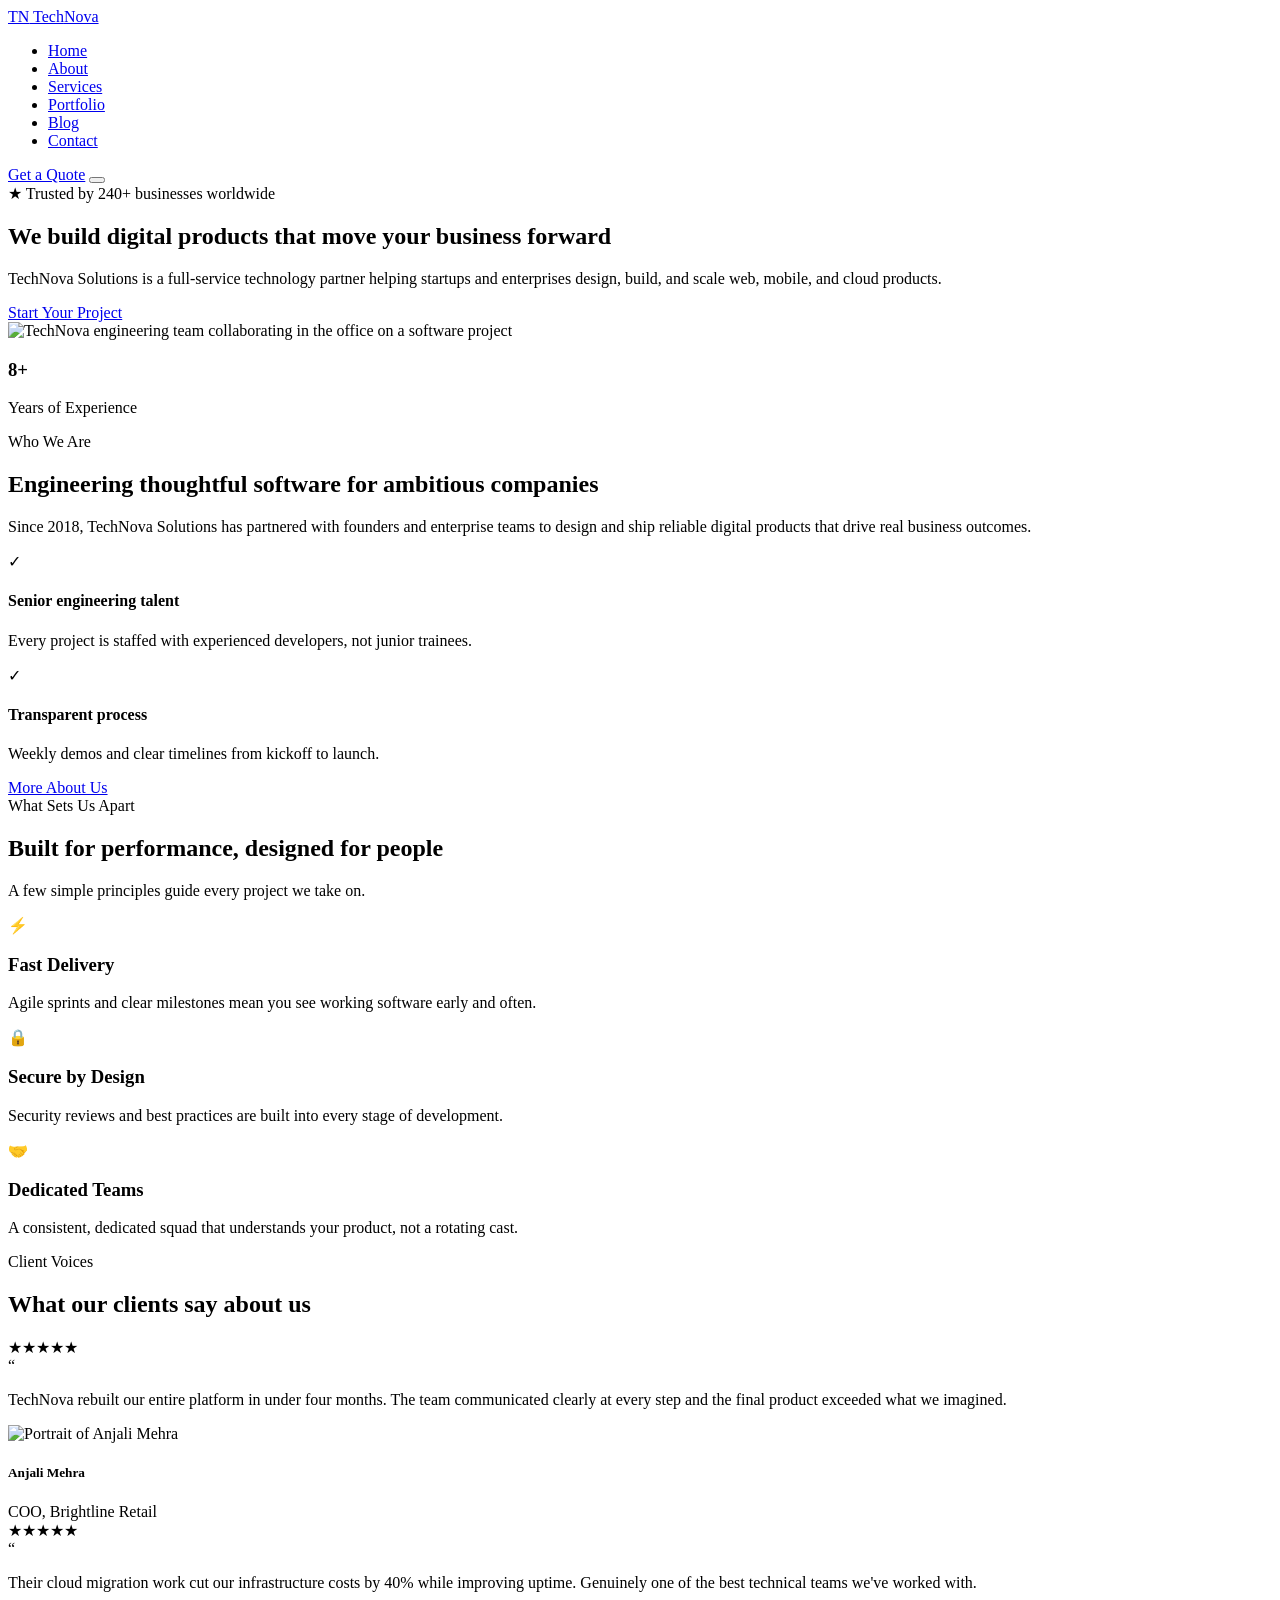
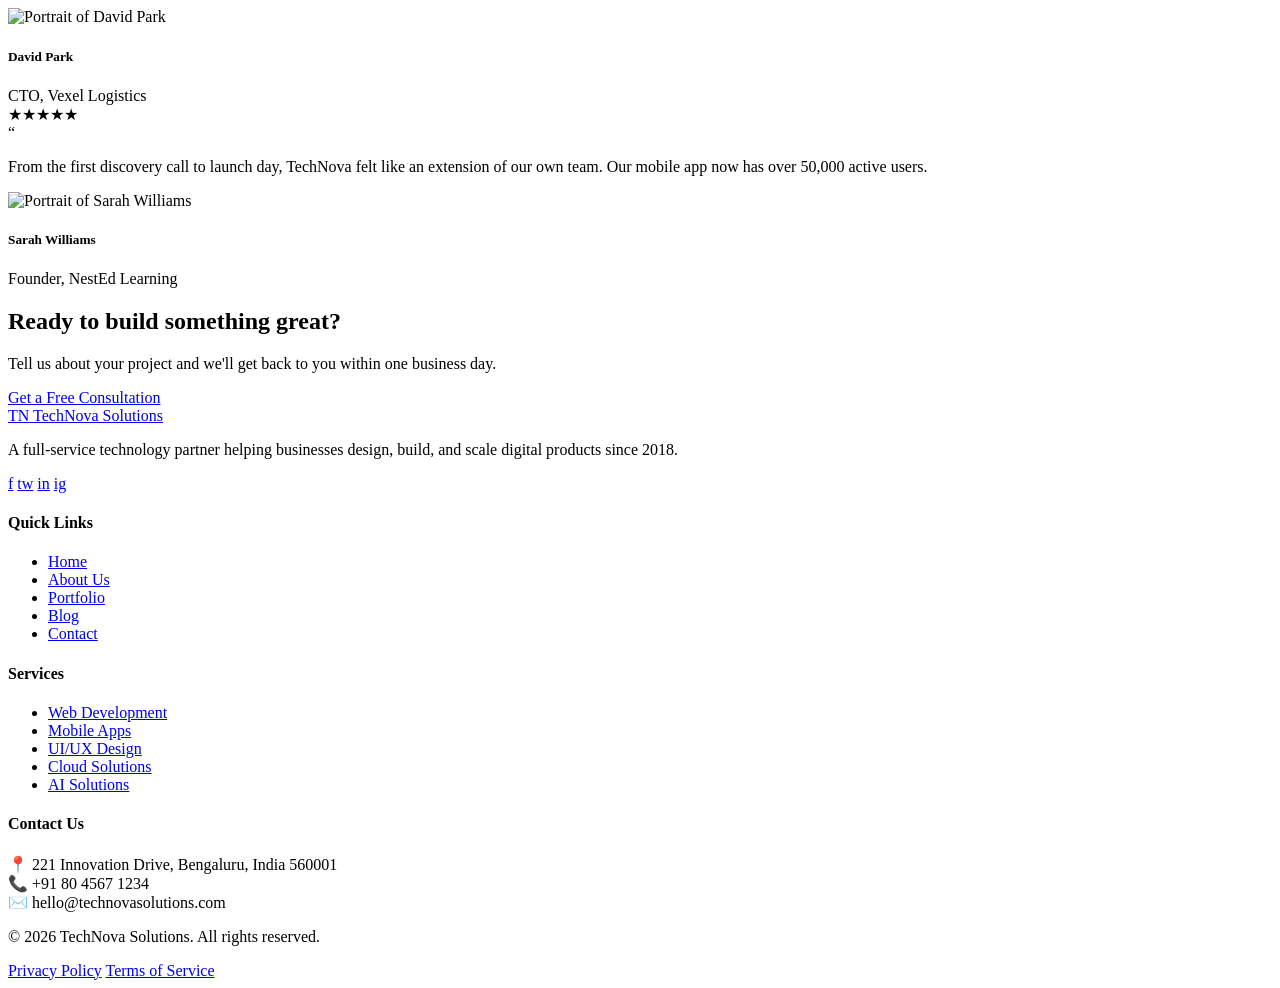
==== index.html @ 16019ee5 "Add files via upload" ====
<!DOCTYPE html>
<html lang="en">
<head>
  <meta charset="UTF-8">
  <meta name="viewport" content="width=device-width, initial-scale=1.0">
  <title>TechNova Solutions | Custom Software, Web &amp; AI Development Company</title>
  <meta name="description" content="TechNova Solutions is a full-service IT company delivering web development, mobile apps, cloud, AI, and digital marketing solutions for growing businesses worldwide.">
  <meta name="keywords" content="IT company, web development, mobile app development, cloud solutions, AI solutions, TechNova Solutions, software company">
  <link rel="stylesheet" href="css/style.css">
</head>
<body>

  <header>
    <nav class="navbar">
      <div class="container">
        <a href="index.html" class="logo">
          <span class="logo-mark">TN</span>
          Tech<span>Nova</span>
        </a>

        <ul class="nav-menu" id="navMenu">
          <li><a href="index.html" class="active">Home</a></li>
          <li><a href="about.html">About</a></li>
          <li><a href="services.html">Services</a></li>
          <li><a href="portfolio.html">Portfolio</a></li>
          <li><a href="blog.html">Blog</a></li>
          <li><a href="contact.html">Contact</a></li>
        </ul>

        <div class="nav-cta">
          <a href="contact.html" class="btn btn-outline btn-sm">Get a Quote</a>
          <button class="nav-toggle" aria-label="Toggle navigation menu">
            <span></span><span></span><span></span>
          </button>
        </div>
      </div>
    </nav>
  </header>

  <main>

    <section class="hero">
      <div class="hero-network" aria-hidden="true">
        <span></span><span></span><span></span><span></span>
        <span></span><span></span><span></span><span></span>
      </div>
      <div class="container">
        <div class="hero-content">
          <span class="hero-badge">★ Trusted by 240+ businesses worldwide</span>
          <h1>We build <span class="highlight">digital products</span> that move your business forward</h1>
          <p>TechNova Solutions is a full-service technology partner helping startups and enterprises design, build, and scale web, mobile, and cloud products.</p>
          <div class="hero-actions">
            <a href="contact.html" class="btn btn-primary">Start Your Project</a>
            <a href="services.html" class="btn btn-outline" style="border-color:#fff;color:#fff;">Explore Services</a>
          </div>
        </div>
      </div>
    </section>

    <section class="section">
      <div class="container">
        <div class="why-us">
          <div class="why-us-image anim-left">
            <img src="https://images.unsplash.com/photo-1522071820081-009f0129c71c?auto=format&fit=crop&w=800&q=80" alt="TechNova engineering team collaborating in the office on a software project">
            <div class="why-us-badge">
              <h3>8+</h3>
              <p>Years of Experience</p>
            </div>
          </div>
          <div class="anim-right">
            <span class="eyebrow">Who We Are</span>
            <h2>Engineering thoughtful software for ambitious companies</h2>
            <p>Since 2018, TechNova Solutions has partnered with founders and enterprise teams to design and ship reliable digital products that drive real business outcomes.</p>
            <div class="why-us-list">
              <div class="why-us-item">
                <div class="why-us-icon">✓</div>
                <div>
                  <h4>Senior engineering talent</h4>
                  <p>Every project is staffed with experienced developers, not junior trainees.</p>
                </div>
              </div>
              <div class="why-us-item">
                <div class="why-us-icon">✓</div>
                <div>
                  <h4>Transparent process</h4>
                  <p>Weekly demos and clear timelines from kickoff to launch.</p>
                </div>
              </div>
            </div>
            <a href="about.html" class="btn btn-primary" style="margin-top:1.5rem;">More About Us</a>
          </div>
        </div>
      </div>
    </section>

    <section class="section bg-light">
      <div class="container">
        <div class="section-heading">
          <span class="eyebrow">What Sets Us Apart</span>
          <h2>Built for performance, designed for people</h2>
          <p>A few simple principles guide every project we take on.</p>
        </div>

        <div class="features-grid" style="grid-template-columns: repeat(3, 1fr);">
          <div class="card anim-up delay-1">
            <div class="icon-box">⚡</div>
            <h3>Fast Delivery</h3>
            <p>Agile sprints and clear milestones mean you see working software early and often.</p>
          </div>
          <div class="card anim-up delay-2">
            <div class="icon-box">🔒</div>
            <h3>Secure by Design</h3>
            <p>Security reviews and best practices are built into every stage of development.</p>
          </div>
          <div class="card anim-up delay-3">
            <div class="icon-box">🤝</div>
            <h3>Dedicated Teams</h3>
            <p>A consistent, dedicated squad that understands your product, not a rotating cast.</p>
          </div>
        </div>
      </div>
    </section>

    <section class="section">
      <div class="container">
        <div class="section-heading">
          <span class="eyebrow">Client Voices</span>
          <h2>What our clients say about us</h2>
        </div>

        <div class="testimonial-slider">
          <div class="testimonial-track">

            <div class="testimonial-slide">
              <div class="testimonial-stars">★★★★★</div>
              <div class="quote-mark">“</div>
              <p>TechNova rebuilt our entire platform in under four months. The team communicated clearly at every step and the final product exceeded what we imagined.</p>
              <div class="testimonial-author">
                <img src="https://images.unsplash.com/photo-1494790108377-be9c29b29330?auto=format&fit=crop&w=100&q=80" alt="Portrait of Anjali Mehra">
                <div>
                  <h5>Anjali Mehra</h5>
                  <span>COO, Brightline Retail</span>
                </div>
              </div>
            </div>

            <div class="testimonial-slide">
              <div class="testimonial-stars">★★★★★</div>
              <div class="quote-mark">“</div>
              <p>Their cloud migration work cut our infrastructure costs by 40% while improving uptime. Genuinely one of the best technical teams we've worked with.</p>
              <div class="testimonial-author">
                <img src="https://images.unsplash.com/photo-1507003211169-0a1dd7228f2d?auto=format&fit=crop&w=100&q=80" alt="Portrait of David Park">
                <div>
                  <h5>David Park</h5>
                  <span>CTO, Vexel Logistics</span>
                </div>
              </div>
            </div>

            <div class="testimonial-slide">
              <div class="testimonial-stars">★★★★★</div>
              <div class="quote-mark">“</div>
              <p>From the first discovery call to launch day, TechNova felt like an extension of our own team. Our mobile app now has over 50,000 active users.</p>
              <div class="testimonial-author">
                <img src="https://images.unsplash.com/photo-1438761681033-6461ffad8d80?auto=format&fit=crop&w=100&q=80" alt="Portrait of Sarah Williams">
                <div>
                  <h5>Sarah Williams</h5>
                  <span>Founder, NestEd Learning</span>
                </div>
              </div>
            </div>

          </div>
          <div class="testimonial-dots">
            <span></span><span></span><span></span><span></span><span></span>
          </div>
        </div>
      </div>
    </section>

    <section class="section-sm">
      <div class="cta-section">
        <h2>Ready to build something great?</h2>
        <p>Tell us about your project and we'll get back to you within one business day.</p>
        <div class="cta-actions">
          <a href="contact.html" class="btn btn-light">Get a Free Consultation</a>
          <a href="portfolio.html" class="btn btn-outline" style="border-color:#fff;color:#fff;">View Our Work</a>
        </div>
      </div>
    </section>

  </main>

  <footer class="footer">
    <div class="container">
      <div class="footer-grid">
        <div class="footer-col">
          <a href="index.html" class="footer-logo">
            <span class="logo-mark">TN</span>
            TechNova Solutions
          </a>
          <p>A full-service technology partner helping businesses design, build, and scale digital products since 2018.</p>
          <div class="footer-social">
            <a href="#" aria-label="Facebook">f</a>
            <a href="#" aria-label="Twitter">tw</a>
            <a href="#" aria-label="LinkedIn">in</a>
            <a href="#" aria-label="Instagram">ig</a>
          </div>
        </div>

        <div class="footer-col">
          <h4>Quick Links</h4>
          <ul class="footer-links">
            <li><a href="index.html">Home</a></li>
            <li><a href="about.html">About Us</a></li>
            <li><a href="portfolio.html">Portfolio</a></li>
            <li><a href="blog.html">Blog</a></li>
            <li><a href="contact.html">Contact</a></li>
          </ul>
        </div>

        <div class="footer-col">
          <h4>Services</h4>
          <ul class="footer-links">
            <li><a href="services.html">Web Development</a></li>
            <li><a href="services.html">Mobile Apps</a></li>
            <li><a href="services.html">UI/UX Design</a></li>
            <li><a href="services.html">Cloud Solutions</a></li>
            <li><a href="services.html">AI Solutions</a></li>
          </ul>
        </div>

        <div class="footer-col">
          <h4>Contact Us</h4>
          <div class="footer-contact-item">📍 <span>221 Innovation Drive, Bengaluru, India 560001</span></div>
          <div class="footer-contact-item">📞 <span>+91 80 4567 1234</span></div>
          <div class="footer-contact-item">✉️ <span>hello@technovasolutions.com</span></div>
        </div>
      </div>

      <div class="footer-bottom">
        <p>&copy; 2026 TechNova Solutions. All rights reserved.</p>
        <div class="footer-bottom-links">
          <a href="#">Privacy Policy</a>
          <a href="#">Terms of Service</a>
        </div>
      </div>
    </div>
  </footer>

</body>
</html>
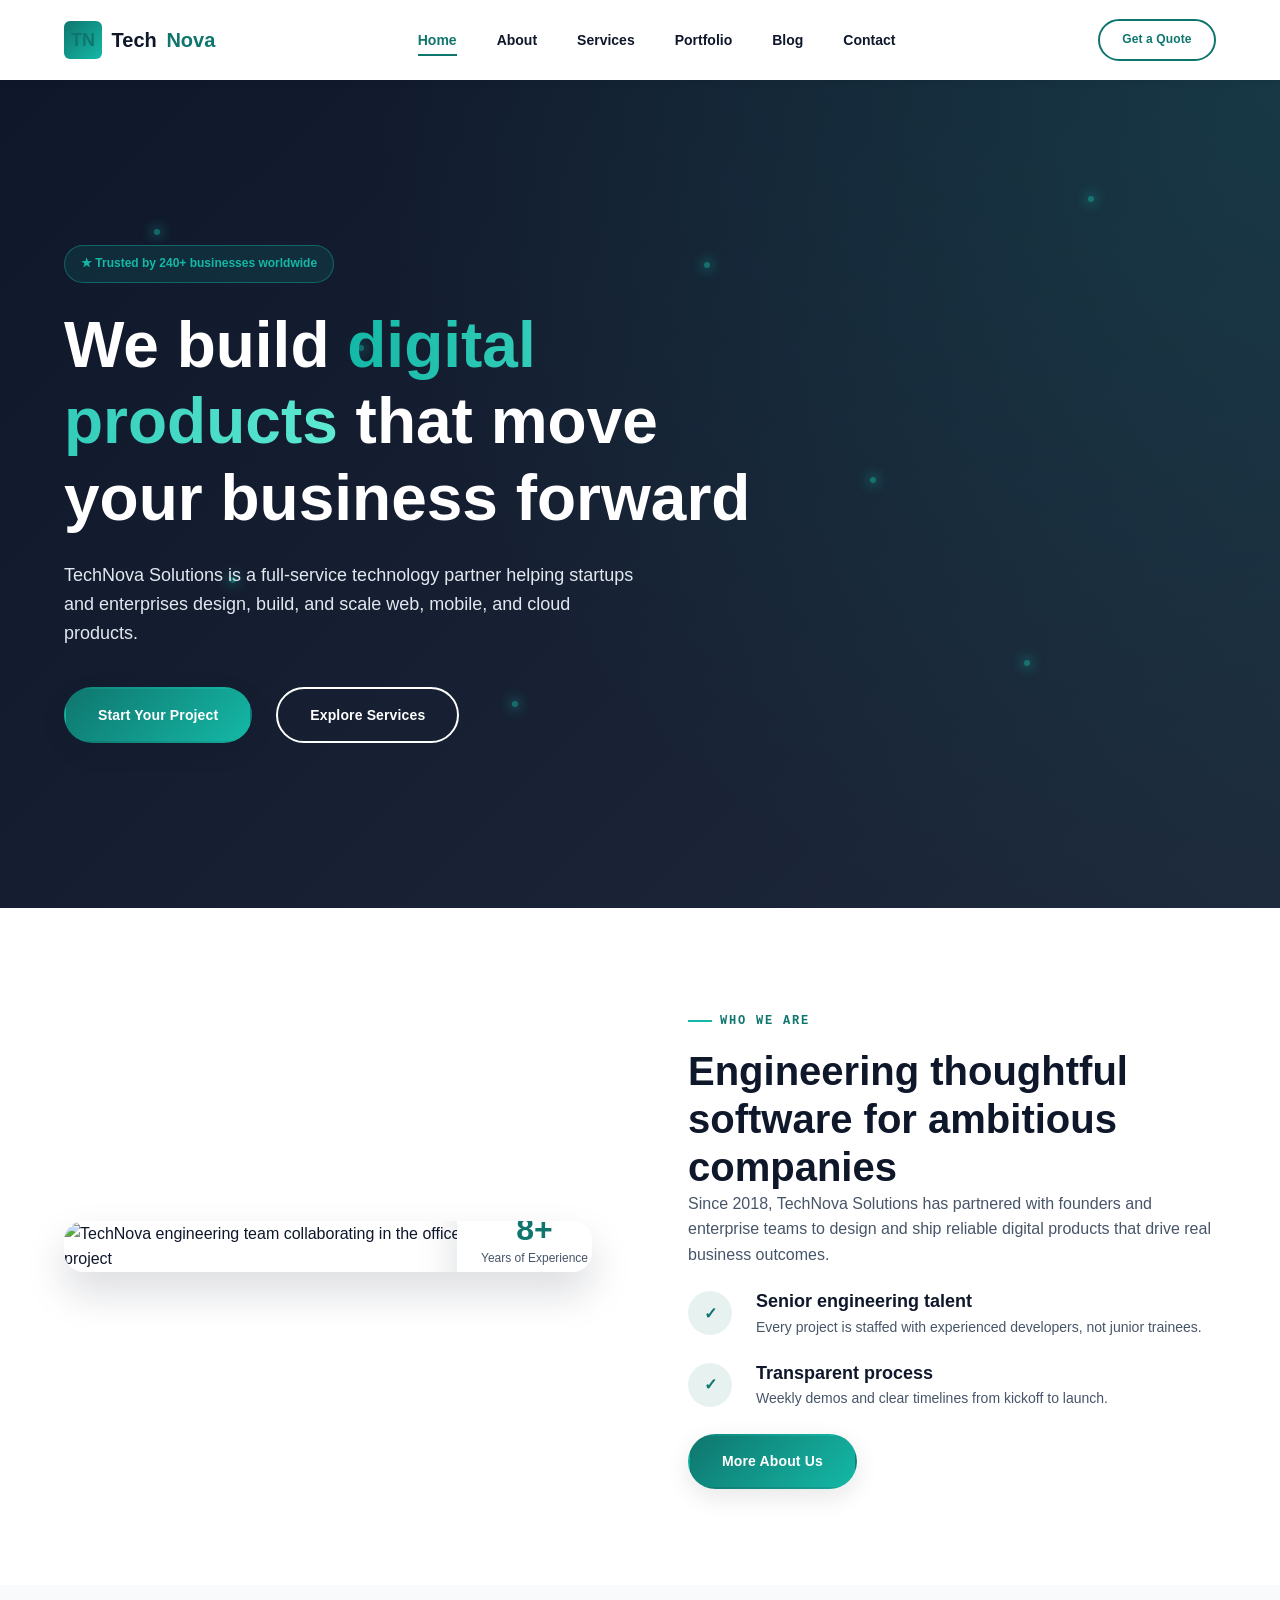
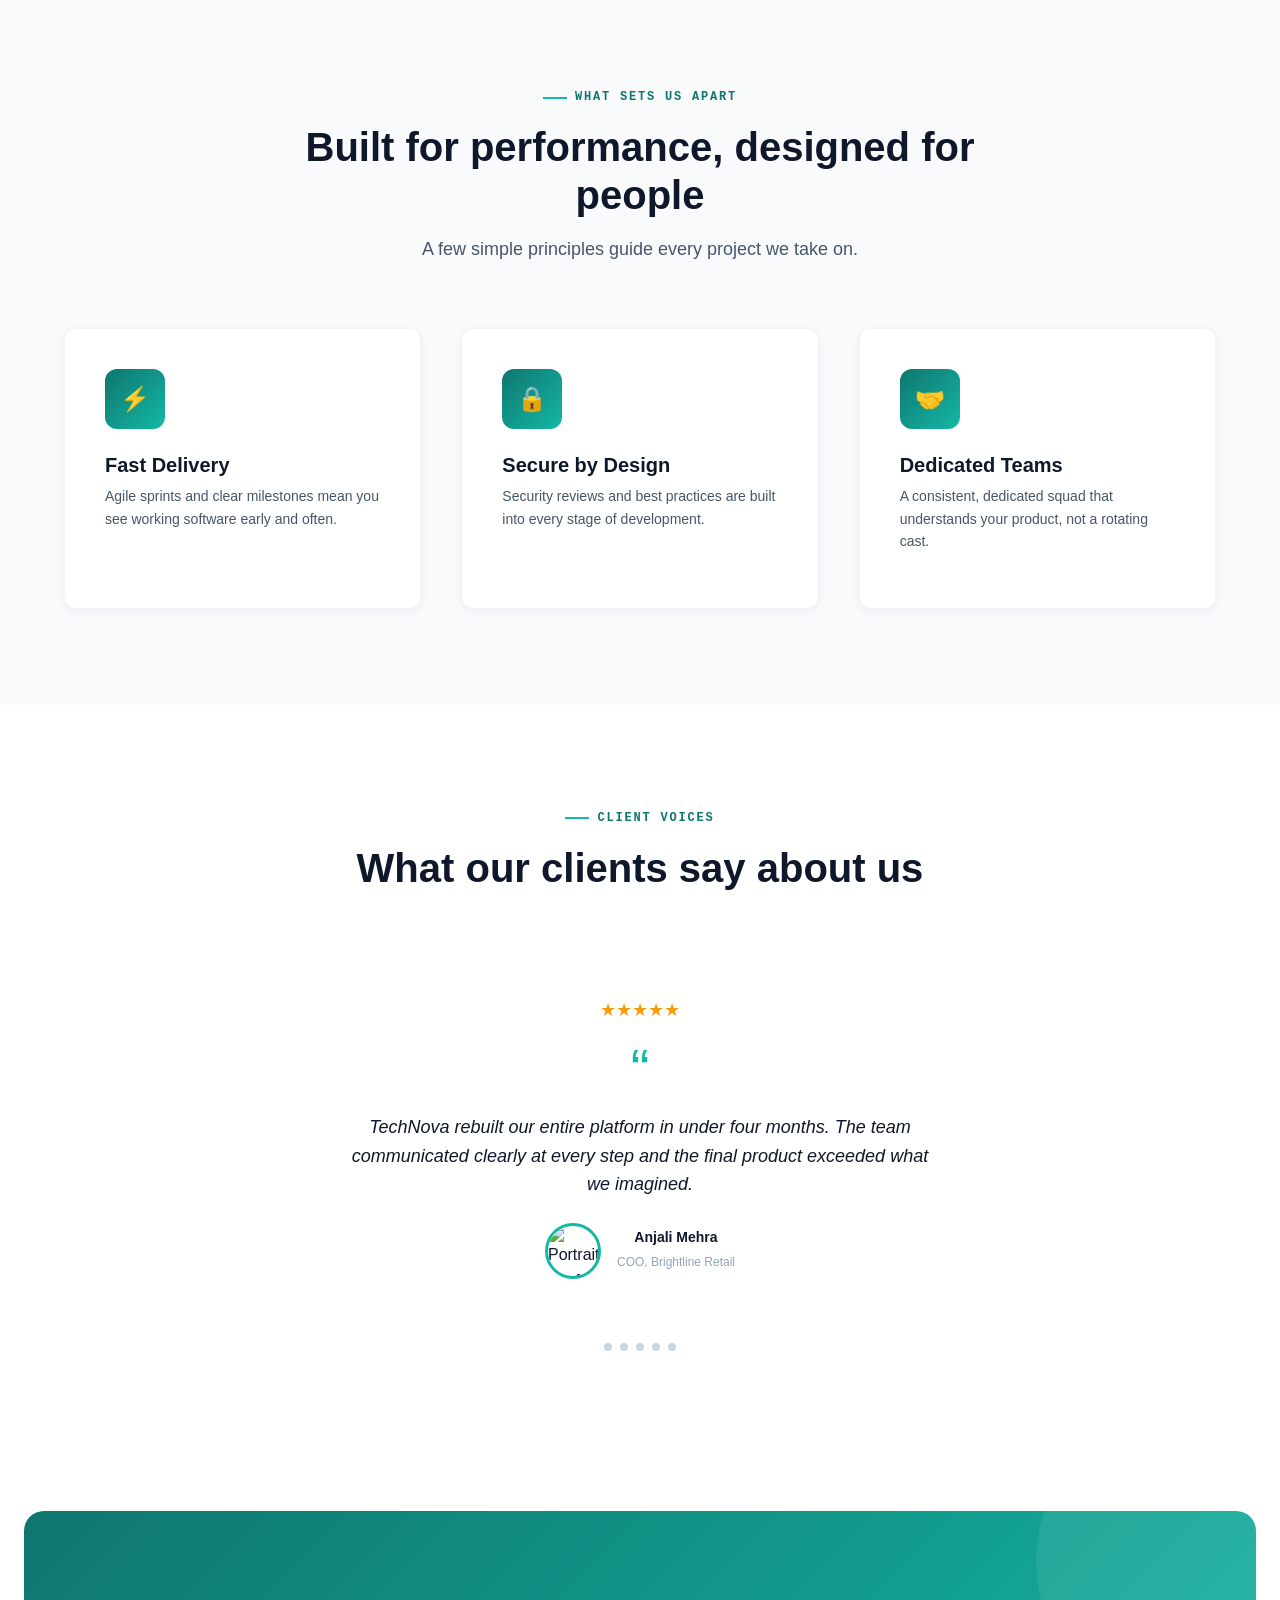
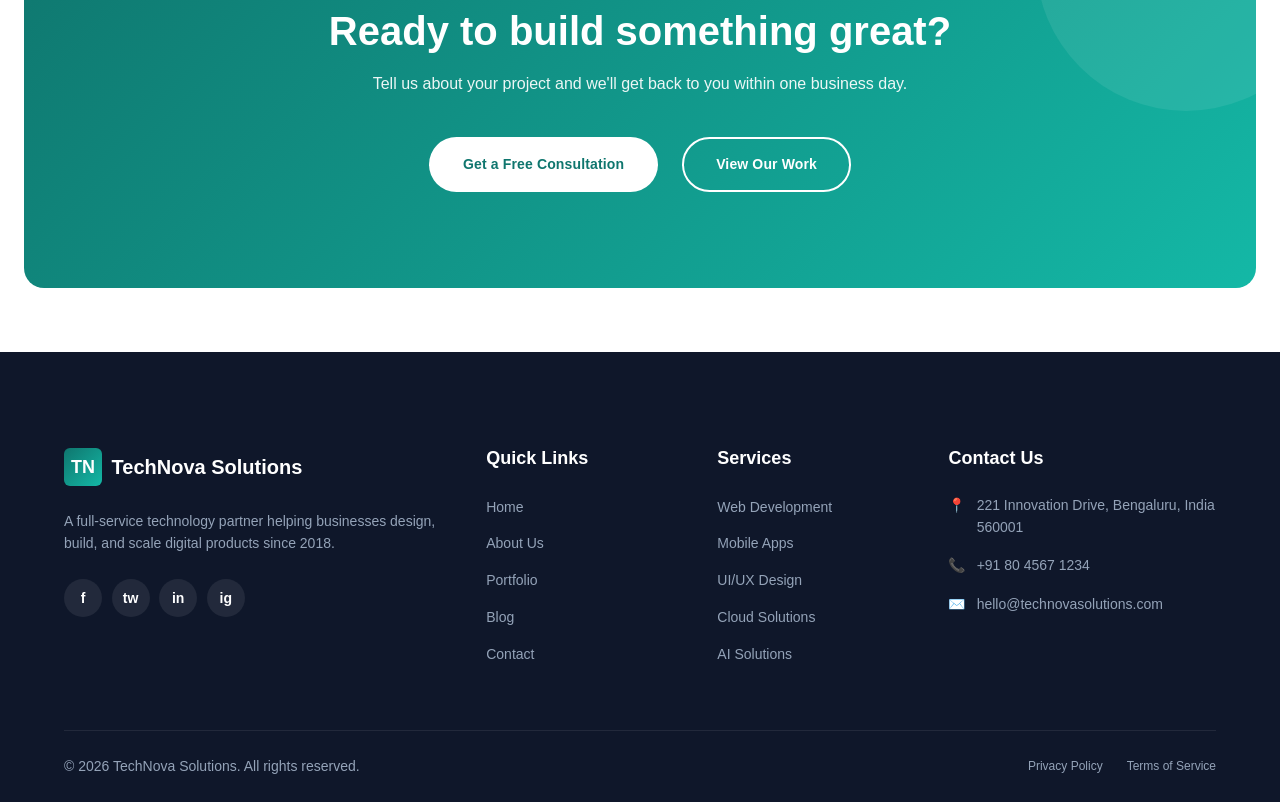
==== commit 27b4f547: "Update index.html" ====
--- a/index.html
+++ b/index.html
@@ -6,7 +6,7 @@
   <title>TechNova Solutions | Custom Software, Web &amp; AI Development Company</title>
   <meta name="description" content="TechNova Solutions is a full-service IT company delivering web development, mobile apps, cloud, AI, and digital marketing solutions for growing businesses worldwide.">
   <meta name="keywords" content="IT company, web development, mobile app development, cloud solutions, AI solutions, TechNova Solutions, software company">
-  <link rel="stylesheet" href="css/style.css">
+  <link rel="stylesheet" href="style.css">
 </head>
 <body>
 
--- a/style.css
+++ b/style.css
@@ -0,0 +1,1486 @@
+*,
+*::before,
+*::after {
+  margin: 0;
+  padding: 0;
+  box-sizing: border-box;
+}
+
+html {
+  scroll-behavior: smooth;
+  -webkit-text-size-adjust: 100%;
+}
+
+body {
+  min-height: 100vh;
+  line-height: 1.6;
+  -webkit-font-smoothing: antialiased;
+  -moz-osx-font-smoothing: grayscale;
+  overflow-x: hidden;
+}
+
+img,
+picture,
+svg {
+  max-width: 100%;
+  display: block;
+}
+
+a {
+  text-decoration: none;
+  color: inherit;
+}
+
+ul,
+ol {
+  list-style: none;
+}
+
+button {
+  font-family: inherit;
+  cursor: pointer;
+  border: none;
+  background: none;
+}
+
+input,
+textarea,
+select {
+  font-family: inherit;
+  font-size: inherit;
+}
+
+table {
+  border-collapse: collapse;
+  width: 100%;
+}
+
+h1, h2, h3, h4, h5, h6 {
+  line-height: 1.2;
+  font-weight: 700;
+}
+
+
+:root {
+  /* Brand Colors */
+  --color-primary: #0f766e;
+  --color-primary-light: #14b8a6;
+  --color-primary-dark: #0b5852;
+  --color-secondary: #14b8a6;
+  --color-dark: #0f172a;
+  --color-dark-soft: #1e293b;
+  --color-light: #f8fafc;
+  --color-white: #ffffff;
+
+  /* Text Colors */
+  --text-dark: #0f172a;
+  --text-muted: #475569;
+  --text-light: #94a3b8;
+  --text-on-dark: #e2e8f0;
+  --text-on-dark-muted: #94a3b8;
+
+  /* Neutral Grays */
+  --gray-50: #f8fafc;
+  --gray-100: #f1f5f9;
+  --gray-200: #e2e8f0;
+  --gray-300: #cbd5e1;
+  --gray-400: #94a3b8;
+  --gray-700: #334155;
+  --gray-800: #1e293b;
+  --gray-900: #0f172a;
+
+  /* Status Colors */
+  --color-success: #16a34a;
+  --color-warning: #d97706;
+  --color-danger: #dc2626;
+
+  /* Gradients */
+  --gradient-primary: linear-gradient(135deg, #0f766e 0%, #14b8a6 100%);
+  --gradient-dark: linear-gradient(135deg, #0f172a 0%, #1e293b 100%);
+  --gradient-overlay: linear-gradient(180deg, rgba(15, 23, 42, 0.2) 0%, rgba(15, 23, 42, 0.9) 100%);
+  --gradient-radial: radial-gradient(circle at top right, rgba(20, 184, 166, 0.15), transparent 60%);
+
+  /* Typography */
+  --font-display: 'Poppins', 'Segoe UI', sans-serif;
+  --font-body: 'Inter', 'Segoe UI', sans-serif;
+  --font-mono: 'Courier New', monospace;
+
+  /* Font Sizes */
+  --fs-xs: 0.75rem;
+  --fs-sm: 0.875rem;
+  --fs-base: 1rem;
+  --fs-md: 1.125rem;
+  --fs-lg: 1.25rem;
+  --fs-xl: 1.5rem;
+  --fs-2xl: 2rem;
+  --fs-3xl: 2.5rem;
+  --fs-4xl: 3.25rem;
+  --fs-5xl: 4rem;
+
+  /* Spacing */
+  --space-xs: 0.5rem;
+  --space-sm: 1rem;
+  --space-md: 1.5rem;
+  --space-lg: 2.5rem;
+  --space-xl: 4rem;
+  --space-2xl: 6rem;
+  --space-3xl: 8rem;
+
+  /* Radius */
+  --radius-sm: 6px;
+  --radius-md: 12px;
+  --radius-lg: 20px;
+  --radius-full: 999px;
+
+  /* Shadows */
+  --shadow-sm: 0 2px 8px rgba(15, 23, 42, 0.06);
+  --shadow-md: 0 8px 24px rgba(15, 23, 42, 0.1);
+  --shadow-lg: 0 20px 40px rgba(15, 23, 42, 0.15);
+  --shadow-glow: 0 0 0 4px rgba(20, 184, 166, 0.15);
+  --shadow-dark: 0 10px 30px rgba(0, 0, 0, 0.35);
+
+  /* Transitions */
+  --transition-fast: 0.2s ease;
+  --transition-base: 0.35s cubic-bezier(0.4, 0, 0.2, 1);
+  --transition-slow: 0.6s cubic-bezier(0.4, 0, 0.2, 1);
+
+  /* Layout */
+  --container-width: 1200px;
+  --header-height: 80px;
+}
+
+
+body {
+  font-family: var(--font-body);
+  font-size: var(--fs-base);
+  color: var(--text-dark);
+  background-color: var(--color-white);
+}
+
+h1, h2, h3, h4, h5, h6 {
+  font-family: var(--font-display);
+  color: var(--text-dark);
+}
+
+h1 { font-size: var(--fs-5xl); }
+h2 { font-size: var(--fs-3xl); }
+h3 { font-size: var(--fs-2xl); }
+h4 { font-size: var(--fs-xl); }
+h5 { font-size: var(--fs-lg); }
+h6 { font-size: var(--fs-md); }
+
+p {
+  color: var(--text-muted);
+  font-size: var(--fs-base);
+}
+
+.text-center { text-align: center; }
+.text-light { color: var(--text-light); }
+.text-primary { color: var(--color-primary); }
+
+.eyebrow {
+  display: inline-flex;
+  align-items: center;
+  gap: 0.5rem;
+  font-family: var(--font-mono);
+  font-size: var(--fs-xs);
+  letter-spacing: 0.15em;
+  text-transform: uppercase;
+  color: var(--color-primary);
+  font-weight: 700;
+  margin-bottom: var(--space-sm);
+}
+
+.eyebrow::before {
+  content: '';
+  width: 24px;
+  height: 2px;
+  background: var(--color-primary-light);
+  display: inline-block;
+}
+
+.section-heading {
+  max-width: 700px;
+  margin: 0 auto var(--space-xl);
+  text-align: center;
+}
+
+.section-heading h2 {
+  margin-bottom: var(--space-sm);
+}
+
+.section-heading p {
+  font-size: var(--fs-md);
+}
+
+.section-heading.align-left {
+  margin: 0 0 var(--space-xl) 0;
+  text-align: left;
+}
+
+
+.container {
+  width: 100%;
+  max-width: var(--container-width);
+  margin: 0 auto;
+  padding: 0 var(--space-md);
+}
+
+.section {
+  padding: var(--space-2xl) 0;
+}
+
+.section-sm {
+  padding: var(--space-xl) 0;
+}
+
+.bg-light {
+  background-color: var(--gray-50);
+}
+
+.bg-dark {
+  background-color: var(--color-dark);
+}
+
+.bg-dark h2,
+.bg-dark h3,
+.bg-dark h4 {
+  color: var(--color-white);
+}
+
+.bg-dark p {
+  color: var(--text-on-dark-muted);
+}
+
+.flex {
+  display: flex;
+}
+
+.flex-between {
+  display: flex;
+  align-items: center;
+  justify-content: space-between;
+}
+
+.flex-center {
+  display: flex;
+  align-items: center;
+  justify-content: center;
+}
+
+.flex-wrap {
+  flex-wrap: wrap;
+}
+
+.grid {
+  display: grid;
+}
+
+.gap-sm { gap: var(--space-sm); }
+.gap-md { gap: var(--space-md); }
+.gap-lg { gap: var(--space-lg); }
+
+.btn {
+  display: inline-flex;
+  align-items: center;
+  justify-content: center;
+  gap: 0.5rem;
+  padding: 0.9rem 2rem;
+  border-radius: var(--radius-full);
+  font-weight: 600;
+  font-size: var(--fs-sm);
+  letter-spacing: 0.01em;
+  transition: var(--transition-base);
+  white-space: nowrap;
+  border: 2px solid transparent;
+}
+
+.btn-primary {
+  background: var(--gradient-primary);
+  color: var(--color-white);
+  box-shadow: var(--shadow-md);
+}
+
+.btn-primary:hover {
+  transform: translateY(-3px);
+  box-shadow: var(--shadow-lg);
+}
+
+.btn-outline {
+  background: transparent;
+  border-color: var(--color-primary);
+  color: var(--color-primary);
+}
+
+.btn-outline:hover {
+  background: var(--color-primary);
+  color: var(--color-white);
+  transform: translateY(-3px);
+}
+
+.btn-light {
+  background: var(--color-white);
+  color: var(--color-primary);
+}
+
+.btn-light:hover {
+  transform: translateY(-3px);
+  box-shadow: var(--shadow-lg);
+}
+
+.btn-block {
+  width: 100%;
+}
+
+.btn-sm {
+  padding: 0.6rem 1.4rem;
+  font-size: var(--fs-xs);
+}
+
+
+.navbar {
+  position: sticky;
+  top: 0;
+  left: 0;
+  width: 100%;
+  z-index: 1000;
+  background: rgba(255, 255, 255, 0.95);
+  backdrop-filter: blur(10px);
+  box-shadow: var(--shadow-sm);
+  transition: var(--transition-base);
+}
+
+.navbar .container {
+  display: flex;
+  align-items: center;
+  justify-content: space-between;
+  height: var(--header-height);
+}
+
+.logo {
+  display: flex;
+  align-items: center;
+  gap: 0.6rem;
+  font-family: var(--font-display);
+  font-size: var(--fs-lg);
+  font-weight: 800;
+  color: var(--text-dark);
+}
+
+.logo-mark {
+  width: 38px;
+  height: 38px;
+  border-radius: var(--radius-sm);
+  background: var(--gradient-primary);
+  display: flex;
+  align-items: center;
+  justify-content: center;
+  color: var(--color-white);
+  font-weight: 800;
+  font-size: var(--fs-md);
+}
+
+.logo span {
+  color: var(--color-primary);
+}
+
+.nav-menu {
+  display: flex;
+  align-items: center;
+  gap: var(--space-lg);
+}
+
+.nav-menu a {
+  font-size: var(--fs-sm);
+  font-weight: 600;
+  color: var(--text-dark);
+  position: relative;
+  padding: 0.5rem 0;
+  transition: var(--transition-fast);
+}
+
+.nav-menu a::after {
+  content: '';
+  position: absolute;
+  left: 0;
+  bottom: 0;
+  width: 0;
+  height: 2px;
+  background: var(--color-primary);
+  transition: var(--transition-base);
+}
+
+.nav-menu a:hover,
+.nav-menu a.active {
+  color: var(--color-primary);
+}
+
+.nav-menu a:hover::after,
+.nav-menu a.active::after {
+  width: 100%;
+}
+
+.nav-cta {
+  display: flex;
+  align-items: center;
+  gap: var(--space-md);
+}
+
+.nav-toggle {
+  display: none;
+  flex-direction: column;
+  gap: 5px;
+  width: 30px;
+}
+
+.nav-toggle span {
+  height: 2px;
+  width: 100%;
+  background: var(--text-dark);
+  border-radius: 2px;
+}
+
+
+.hero {
+  position: relative;
+  min-height: 92vh;
+  display: flex;
+  align-items: center;
+  background: var(--gradient-dark);
+  overflow: hidden;
+  color: var(--color-white);
+}
+
+.hero::before {
+  content: '';
+  position: absolute;
+  inset: 0;
+  background-image: url('https://images.unsplash.com/photo-1551434678-e076c223a692?auto=format&fit=crop&w=1600&q=80');
+  background-size: cover;
+  background-position: center;
+  opacity: 0.18;
+}
+
+.hero::after {
+  content: '';
+  position: absolute;
+  inset: 0;
+  background: var(--gradient-radial);
+}
+
+.hero-network {
+  position: absolute;
+  inset: 0;
+  z-index: 1;
+  opacity: 0.5;
+}
+
+.hero-network span {
+  position: absolute;
+  width: 6px;
+  height: 6px;
+  border-radius: 50%;
+  background: var(--color-primary-light);
+  box-shadow: 0 0 12px 3px rgba(20, 184, 166, 0.7);
+  animation: pulseNode 3s infinite ease-in-out;
+}
+
+.hero-network span:nth-child(1) { top: 18%; left: 12%; animation-delay: 0s; }
+.hero-network span:nth-child(2) { top: 32%; left: 28%; animation-delay: 0.4s; }
+.hero-network span:nth-child(3) { top: 60%; left: 18%; animation-delay: 0.8s; }
+.hero-network span:nth-child(4) { top: 75%; left: 40%; animation-delay: 1.2s; }
+.hero-network span:nth-child(5) { top: 22%; left: 55%; animation-delay: 1.6s; }
+.hero-network span:nth-child(6) { top: 48%; left: 68%; animation-delay: 2s; }
+.hero-network span:nth-child(7) { top: 70%; left: 80%; animation-delay: 0.6s; }
+.hero-network span:nth-child(8) { top: 14%; left: 85%; animation-delay: 1s; }
+
+@keyframes pulseNode {
+  0%, 100% { transform: scale(1); opacity: 0.6; }
+  50% { transform: scale(1.8); opacity: 1; }
+}
+
+.hero-content {
+  position: relative;
+  z-index: 2;
+  max-width: 720px;
+}
+
+.hero-badge {
+  display: inline-flex;
+  align-items: center;
+  gap: 0.5rem;
+  background: rgba(20, 184, 166, 0.12);
+  border: 1px solid rgba(20, 184, 166, 0.4);
+  padding: 0.5rem 1rem;
+  border-radius: var(--radius-full);
+  font-size: var(--fs-xs);
+  font-weight: 600;
+  color: var(--color-primary-light);
+  margin-bottom: var(--space-md);
+  animation: fadeIn 1s ease;
+}
+
+.hero h1 {
+  font-size: var(--fs-5xl);
+  font-weight: 800;
+  margin-bottom: var(--space-md);
+  color: var(--color-white);
+  animation: slideUp 0.9s ease;
+}
+
+.hero h1 .highlight {
+  background: linear-gradient(90deg, #14b8a6, #5eead4);
+  -webkit-background-clip: text;
+  background-clip: text;
+  color: transparent;
+}
+
+.hero p {
+  font-size: var(--fs-md);
+  color: var(--text-on-dark);
+  margin-bottom: var(--space-lg);
+  max-width: 580px;
+  animation: slideUp 1.1s ease;
+}
+
+.hero-actions {
+  display: flex;
+  gap: var(--space-md);
+  flex-wrap: wrap;
+  animation: slideUp 1.3s ease;
+}
+
+.hero-stats {
+  position: relative;
+  z-index: 2;
+  display: flex;
+  gap: var(--space-xl);
+  margin-top: var(--space-2xl);
+  flex-wrap: wrap;
+}
+
+.hero-stats .stat-number {
+  font-family: var(--font-display);
+  font-size: var(--fs-2xl);
+  font-weight: 800;
+  color: var(--color-primary-light);
+}
+
+.hero-stats .stat-label {
+  font-size: var(--fs-xs);
+  color: var(--text-on-dark-muted);
+  text-transform: uppercase;
+  letter-spacing: 0.08em;
+}
+
+
+
+.page-hero {
+  position: relative;
+  padding: var(--space-3xl) 0 var(--space-xl);
+  background: var(--gradient-dark);
+  color: var(--color-white);
+  text-align: center;
+  overflow: hidden;
+}
+
+.page-hero::before {
+  content: '';
+  position: absolute;
+  inset: 0;
+  background: var(--gradient-radial);
+}
+
+.page-hero .container {
+  position: relative;
+  z-index: 2;
+}
+
+.page-hero h1 {
+  font-size: var(--fs-4xl);
+  margin-bottom: var(--space-sm);
+  color: var(--color-white);
+}
+
+.breadcrumb {
+  display: flex;
+  justify-content: center;
+  gap: 0.5rem;
+  font-size: var(--fs-sm);
+  color: var(--text-on-dark-muted);
+}
+
+.breadcrumb a {
+  color: var(--color-primary-light);
+  font-weight: 600;
+}
+
+.page-hero p {
+  max-width: 600px;
+  margin: var(--space-sm) auto 0;
+  color: var(--text-on-dark);
+}
+
+
+.card {
+  background: var(--color-white);
+  border-radius: var(--radius-md);
+  padding: var(--space-lg);
+  box-shadow: var(--shadow-sm);
+  border: 1px solid var(--gray-100);
+  transition: var(--transition-base);
+}
+
+.card:hover {
+  transform: translateY(-8px);
+  box-shadow: var(--shadow-lg);
+  border-color: transparent;
+}
+
+.icon-box {
+  width: 60px;
+  height: 60px;
+  border-radius: var(--radius-md);
+  background: var(--gradient-primary);
+  display: flex;
+  align-items: center;
+  justify-content: center;
+  font-size: var(--fs-xl);
+  color: var(--color-white);
+  margin-bottom: var(--space-md);
+  transition: var(--transition-base);
+}
+
+.card:hover .icon-box {
+  transform: rotate(-8deg) scale(1.08);
+}
+
+.card h3 {
+  font-size: var(--fs-lg);
+  margin-bottom: var(--space-xs);
+}
+
+.card p {
+  font-size: var(--fs-sm);
+  margin-bottom: var(--space-sm);
+}
+
+.card-link {
+  font-size: var(--fs-sm);
+  font-weight: 700;
+  color: var(--color-primary);
+  display: inline-flex;
+  align-items: center;
+  gap: 0.4rem;
+}
+
+.card-link::after {
+  content: '→';
+  transition: var(--transition-fast);
+}
+
+.card-link:hover::after {
+  transform: translateX(4px);
+}
+
+
+.grid-2 { grid-template-columns: repeat(2, 1fr); }
+.grid-3 { grid-template-columns: repeat(3, 1fr); }
+.grid-4 { grid-template-columns: repeat(4, 1fr); }
+.grid-6 { grid-template-columns: repeat(6, 1fr); }
+
+.features-grid,
+.services-grid,
+.values-grid {
+  display: grid;
+  grid-template-columns: repeat(3, 1fr);
+  gap: var(--space-lg);
+}
+
+.team-grid {
+  display: grid;
+  grid-template-columns: repeat(4, 1fr);
+  gap: var(--space-lg);
+}
+
+
+.stats-section {
+  background: var(--gradient-dark);
+  padding: var(--space-xl) 0;
+  position: relative;
+  overflow: hidden;
+}
+
+.stats-section::before {
+  content: '';
+  position: absolute;
+  inset: 0;
+  background: var(--gradient-radial);
+}
+
+.stats-grid {
+  position: relative;
+  z-index: 2;
+  display: grid;
+  grid-template-columns: repeat(4, 1fr);
+  gap: var(--space-lg);
+  text-align: center;
+}
+
+.stat-item h3 {
+  font-family: var(--font-display);
+  font-size: var(--fs-3xl);
+  color: var(--color-primary-light);
+  margin-bottom: 0.3rem;
+}
+
+.stat-item p {
+  color: var(--text-on-dark-muted);
+  font-size: var(--fs-sm);
+  text-transform: uppercase;
+  letter-spacing: 0.06em;
+}
+
+
+.why-us {
+  display: grid;
+  grid-template-columns: 1fr 1fr;
+  gap: var(--space-2xl);
+  align-items: center;
+}
+
+.why-us-image {
+  position: relative;
+  border-radius: var(--radius-lg);
+  overflow: hidden;
+  box-shadow: var(--shadow-lg);
+}
+
+.why-us-image img {
+  width: 100%;
+  height: 100%;
+  object-fit: cover;
+  transition: var(--transition-slow);
+}
+
+.why-us-image:hover img {
+  transform: scale(1.05);
+}
+
+.why-us-badge {
+  position: absolute;
+  bottom: -20px;
+  right: -20px;
+  background: var(--color-white);
+  padding: var(--space-md);
+  border-radius: var(--radius-md);
+  box-shadow: var(--shadow-lg);
+  text-align: center;
+}
+
+.why-us-badge h3 {
+  color: var(--color-primary);
+  font-size: var(--fs-2xl);
+}
+
+.why-us-badge p {
+  font-size: var(--fs-xs);
+  margin: 0;
+}
+
+.why-us-list {
+  display: flex;
+  flex-direction: column;
+  gap: var(--space-md);
+  margin-top: var(--space-md);
+}
+
+.why-us-item {
+  display: flex;
+  gap: var(--space-md);
+  align-items: flex-start;
+}
+
+.why-us-icon {
+  flex-shrink: 0;
+  width: 44px;
+  height: 44px;
+  border-radius: 50%;
+  background: rgba(15, 118, 110, 0.1);
+  color: var(--color-primary);
+  display: flex;
+  align-items: center;
+  justify-content: center;
+  font-weight: 800;
+}
+
+.why-us-item h4 {
+  font-size: var(--fs-md);
+  margin-bottom: 0.2rem;
+}
+
+.why-us-item p {
+  font-size: var(--fs-sm);
+  margin: 0;
+}
+
+
+.testimonial-slider {
+  position: relative;
+  max-width: 800px;
+  margin: 0 auto;
+  overflow: hidden;
+  border-radius: var(--radius-lg);
+}
+
+.testimonial-track {
+  display: flex;
+  width: 500%;
+  animation: slideTestimonials 25s infinite;
+}
+
+.testimonial-slide {
+  width: 20%;
+  flex-shrink: 0;
+  padding: var(--space-lg);
+  text-align: center;
+}
+
+.testimonial-slide .quote-mark {
+  font-family: var(--font-display);
+  font-size: 3.5rem;
+  color: var(--color-primary-light);
+  line-height: 1;
+  margin-bottom: var(--space-sm);
+}
+
+.testimonial-slide p {
+  font-size: var(--fs-md);
+  font-style: italic;
+  color: var(--text-dark);
+  margin-bottom: var(--space-md);
+  max-width: 600px;
+  margin-inline: auto;
+}
+
+.testimonial-author {
+  display: flex;
+  align-items: center;
+  justify-content: center;
+  gap: var(--space-sm);
+}
+
+.testimonial-author img {
+  width: 56px;
+  height: 56px;
+  border-radius: 50%;
+  object-fit: cover;
+  border: 3px solid var(--color-primary-light);
+}
+
+.testimonial-author h5 {
+  font-size: var(--fs-sm);
+  margin-bottom: 0.1rem;
+}
+
+.testimonial-author span {
+  font-size: var(--fs-xs);
+  color: var(--text-light);
+}
+
+.testimonial-stars {
+  color: #f59e0b;
+  margin-bottom: var(--space-sm);
+  font-size: var(--fs-md);
+}
+
+@keyframes slideTestimonials {
+  0%, 16% { transform: translateX(0); }
+  20%, 36% { transform: translateX(-20%); }
+  40%, 56% { transform: translateX(-40%); }
+  60%, 76% { transform: translateX(-60%); }
+  80%, 96% { transform: translateX(-80%); }
+  100% { transform: translateX(-80%); }
+}
+
+.testimonial-dots {
+  display: flex;
+  justify-content: center;
+  gap: 0.5rem;
+  margin-top: var(--space-md);
+}
+
+.testimonial-dots span {
+  width: 8px;
+  height: 8px;
+  border-radius: 50%;
+  background: var(--gray-300);
+}
+
+
+.team-card {
+  text-align: center;
+  background: var(--color-white);
+  border-radius: var(--radius-md);
+  overflow: hidden;
+  box-shadow: var(--shadow-sm);
+  transition: var(--transition-base);
+}
+
+.team-card:hover {
+  box-shadow: var(--shadow-lg);
+  transform: translateY(-6px);
+}
+
+.team-photo {
+  position: relative;
+  overflow: hidden;
+  aspect-ratio: 1 / 1;
+}
+
+.team-photo img {
+  width: 100%;
+  height: 100%;
+  object-fit: cover;
+  transition: var(--transition-slow);
+}
+
+.team-card:hover .team-photo img {
+  transform: scale(1.1);
+}
+
+.team-social {
+  position: absolute;
+  bottom: -50px;
+  left: 0;
+  right: 0;
+  display: flex;
+  justify-content: center;
+  gap: 0.6rem;
+  padding: var(--space-sm);
+  background: rgba(15, 23, 42, 0.7);
+  transition: var(--transition-base);
+}
+
+.team-card:hover .team-social {
+  bottom: 0;
+}
+
+.team-social a {
+  width: 32px;
+  height: 32px;
+  border-radius: 50%;
+  background: var(--color-white);
+  color: var(--color-primary);
+  display: flex;
+  align-items: center;
+  justify-content: center;
+  font-size: var(--fs-xs);
+  font-weight: 700;
+  transition: var(--transition-fast);
+}
+
+.team-social a:hover {
+  background: var(--color-primary);
+  color: var(--color-white);
+}
+
+.team-info {
+  padding: var(--space-md);
+}
+
+.team-info h4 {
+  font-size: var(--fs-md);
+  margin-bottom: 0.2rem;
+}
+
+.team-info span {
+  font-size: var(--fs-sm);
+  color: var(--color-primary);
+  font-weight: 600;
+}
+
+
+.cta-section {
+  background: var(--gradient-primary);
+  border-radius: var(--radius-lg);
+  padding: var(--space-2xl);
+  margin: 0 var(--space-md);
+  text-align: center;
+  position: relative;
+  overflow: hidden;
+}
+
+.cta-section::before {
+  content: '';
+  position: absolute;
+  width: 300px;
+  height: 300px;
+  background: rgba(255, 255, 255, 0.08);
+  border-radius: 50%;
+  top: -100px;
+  right: -80px;
+}
+
+.cta-section h2,
+.cta-section p {
+  color: var(--color-white);
+  position: relative;
+  z-index: 2;
+}
+
+.cta-section p {
+  max-width: 560px;
+  margin: var(--space-sm) auto var(--space-lg);
+  opacity: 0.92;
+}
+
+.cta-actions {
+  position: relative;
+  z-index: 2;
+  display: flex;
+  justify-content: center;
+  gap: var(--space-md);
+  flex-wrap: wrap;
+}
+
+
+.footer {
+  background: var(--color-dark);
+  color: var(--text-on-dark-muted);
+  padding-top: var(--space-2xl);
+}
+
+.footer-grid {
+  display: grid;
+  grid-template-columns: 2fr 1fr 1fr 1.4fr;
+  gap: var(--space-lg);
+  padding-bottom: var(--space-xl);
+  border-bottom: 1px solid rgba(255, 255, 255, 0.08);
+}
+
+.footer-logo {
+  display: flex;
+  align-items: center;
+  gap: 0.6rem;
+  font-family: var(--font-display);
+  font-size: var(--fs-lg);
+  font-weight: 800;
+  color: var(--color-white);
+  margin-bottom: var(--space-md);
+}
+
+.footer p {
+  color: var(--text-on-dark-muted);
+  font-size: var(--fs-sm);
+}
+
+.footer-col h4 {
+  color: var(--color-white);
+  font-size: var(--fs-md);
+  margin-bottom: var(--space-md);
+}
+
+.footer-links {
+  display: flex;
+  flex-direction: column;
+  gap: 0.7rem;
+}
+
+.footer-links a {
+  font-size: var(--fs-sm);
+  transition: var(--transition-fast);
+}
+
+.footer-links a:hover {
+  color: var(--color-primary-light);
+  padding-left: 4px;
+}
+
+.footer-contact-item {
+  display: flex;
+  gap: 0.7rem;
+  font-size: var(--fs-sm);
+  margin-bottom: var(--space-sm);
+  align-items: flex-start;
+}
+
+.footer-social {
+  display: flex;
+  gap: 0.6rem;
+  margin-top: var(--space-md);
+}
+
+.footer-social a {
+  width: 38px;
+  height: 38px;
+  border-radius: 50%;
+  background: rgba(255, 255, 255, 0.08);
+  display: flex;
+  align-items: center;
+  justify-content: center;
+  font-size: var(--fs-sm);
+  font-weight: 700;
+  color: var(--color-white);
+  transition: var(--transition-fast);
+}
+
+.footer-social a:hover {
+  background: var(--color-primary);
+  transform: translateY(-3px);
+}
+
+.footer-bottom {
+  display: flex;
+  justify-content: space-between;
+  align-items: center;
+  padding: var(--space-md) 0;
+  font-size: var(--fs-xs);
+  flex-wrap: wrap;
+  gap: var(--space-sm);
+}
+
+.footer-bottom-links {
+  display: flex;
+  gap: var(--space-md);
+}
+
+
+@keyframes fadeIn {
+  from { opacity: 0; }
+  to { opacity: 1; }
+}
+
+@keyframes slideUp {
+  from { opacity: 0; transform: translateY(30px); }
+  to { opacity: 1; transform: translateY(0); }
+}
+
+@keyframes slideLeft {
+  from { opacity: 0; transform: translateX(-40px); }
+  to { opacity: 1; transform: translateX(0); }
+}
+
+@keyframes slideRight {
+  from { opacity: 0; transform: translateX(40px); }
+  to { opacity: 1; transform: translateX(0); }
+}
+
+@keyframes zoomIn {
+  from { opacity: 0; transform: scale(0.85); }
+  to { opacity: 1; transform: scale(1); }
+}
+
+.anim-fade { animation: fadeIn 0.8s ease both; }
+.anim-up { animation: slideUp 0.8s ease both; }
+.anim-left { animation: slideLeft 0.8s ease both; }
+.anim-right { animation: slideRight 0.8s ease both; }
+.anim-zoom { animation: zoomIn 0.8s ease both; }
+
+.delay-1 { animation-delay: 0.1s; }
+.delay-2 { animation-delay: 0.2s; }
+.delay-3 { animation-delay: 0.3s; }
+.delay-4 { animation-delay: 0.4s; }
+.delay-5 { animation-delay: 0.5s; }
+.delay-6 { animation-delay: 0.6s; }
+
+@media (prefers-reduced-motion: reduce) {
+  *, *::before, *::after {
+    animation-duration: 0.001ms !important;
+    animation-iteration-count: 1 !important;
+    transition-duration: 0.001ms !important;
+    scroll-behavior: auto !important;
+  }
+}
+
+
+.form-group {
+  margin-bottom: var(--space-md);
+}
+
+.form-row {
+  display: grid;
+  grid-template-columns: 1fr 1fr;
+  gap: var(--space-md);
+}
+
+.form-group label {
+  display: block;
+  font-size: var(--fs-sm);
+  font-weight: 600;
+  color: var(--text-dark);
+  margin-bottom: 0.5rem;
+}
+
+.form-group input,
+.form-group textarea,
+.form-group select {
+  width: 100%;
+  padding: 0.85rem 1.1rem;
+  border: 1.5px solid var(--gray-200);
+  border-radius: var(--radius-sm);
+  font-size: var(--fs-sm);
+  color: var(--text-dark);
+  background: var(--color-white);
+  transition: var(--transition-fast);
+}
+
+.form-group input:focus,
+.form-group textarea:focus,
+.form-group select:focus {
+  outline: none;
+  border-color: var(--color-primary);
+  box-shadow: var(--shadow-glow);
+}
+
+.form-group textarea {
+  resize: vertical;
+  min-height: 140px;
+}
+
+.contact-form {
+  background: var(--color-white);
+  padding: var(--space-lg);
+  border-radius: var(--radius-md);
+  box-shadow: var(--shadow-md);
+}
+
+.table-wrap {
+  overflow-x: auto;
+  border-radius: var(--radius-md);
+  box-shadow: var(--shadow-sm);
+}
+
+table th,
+table td {
+  padding: 1rem 1.2rem;
+  text-align: left;
+  font-size: var(--fs-sm);
+  border-bottom: 1px solid var(--gray-100);
+}
+
+table th {
+  background: var(--gray-50);
+  font-weight: 700;
+  color: var(--text-dark);
+}
+
+table td {
+  color: var(--text-muted);
+}
+
+
+
+.project-thumb,
+.gallery-thumb {
+  overflow: hidden;
+  border-radius: var(--radius-sm);
+  margin-bottom: 1rem;
+}
+
+.gallery-thumb {
+  aspect-ratio: 1 / 1;
+  margin-bottom: 0;
+}
+
+.project-thumb img,
+.gallery-thumb img {
+  width: 100%;
+  height: 100%;
+  object-fit: cover;
+  transition: var(--transition-slow);
+}
+
+.project-thumb:hover img,
+.gallery-thumb:hover img {
+  transform: scale(1.1);
+}
+
+
+.divider {
+  height: 1px;
+  background: var(--gray-200);
+  margin: var(--space-xl) 0;
+}
+
+.badge {
+  display: inline-block;
+  padding: 0.3rem 0.8rem;
+  border-radius: var(--radius-full);
+  font-size: var(--fs-xs);
+  font-weight: 700;
+  background: rgba(15, 118, 110, 0.1);
+  color: var(--color-primary);
+}
+
+.shadow-floating {
+  box-shadow: var(--shadow-lg);
+}
+
+
+@media (max-width: 1200px) {
+  :root {
+    --container-width: 100%;
+  }
+
+  .container {
+    padding: 0 var(--space-lg);
+  }
+
+  .hero h1 {
+    font-size: var(--fs-4xl);
+  }
+}
+
+@media (max-width: 992px) {
+  .features-grid,
+  .services-grid,
+  .values-grid {
+    grid-template-columns: repeat(2, 1fr);
+  }
+
+  .team-grid {
+    grid-template-columns: repeat(2, 1fr);
+  }
+
+  .stats-grid {
+    grid-template-columns: repeat(2, 1fr);
+    gap: var(--space-xl);
+  }
+
+  .why-us {
+    grid-template-columns: 1fr;
+  }
+
+  .why-us-image {
+    order: -1;
+  }
+
+  .footer-grid {
+    grid-template-columns: 1fr 1fr;
+    gap: var(--space-xl);
+  }
+
+  h1 { font-size: var(--fs-4xl); }
+  h2 { font-size: var(--fs-2xl); }
+}
+
+@media (max-width: 768px) {
+  .nav-menu {
+    position: fixed;
+    top: var(--header-height);
+    left: 0;
+    width: 100%;
+    background: var(--color-white);
+    flex-direction: column;
+    align-items: flex-start;
+    padding: var(--space-md);
+    gap: var(--space-md);
+    box-shadow: var(--shadow-md);
+    transform: translateY(-150%);
+    opacity: 0;
+    transition: var(--transition-base);
+    z-index: 999;
+  }
+
+  .nav-menu:target,
+  .nav-menu.active {
+    transform: translateY(0);
+    opacity: 1;
+  }
+
+  .nav-toggle {
+    display: flex;
+  }
+
+  .nav-cta .btn-outline {
+    display: none;
+  }
+
+  .hero {
+    min-height: auto;
+    padding: var(--space-2xl) 0;
+  }
+
+  .hero h1 {
+    font-size: var(--fs-3xl);
+  }
+
+  .hero-stats {
+    gap: var(--space-md);
+  }
+
+  .features-grid,
+  .services-grid,
+  .values-grid,
+  .team-grid {
+    grid-template-columns: 1fr;
+  }
+
+  .stats-grid {
+    grid-template-columns: repeat(2, 1fr);
+  }
+
+  .form-row {
+    grid-template-columns: 1fr;
+  }
+
+  .footer-grid {
+    grid-template-columns: 1fr;
+    text-align: left;
+  }
+
+  .footer-bottom {
+    flex-direction: column;
+    text-align: center;
+  }
+
+  .cta-section {
+    margin: 0 var(--space-sm);
+    padding: var(--space-xl) var(--space-md);
+  }
+}
+
+/* ---- 576px (small mobile) ---- */
+@media (max-width: 576px) {
+  h1 { font-size: var(--fs-2xl); }
+  h2 { font-size: var(--fs-xl); }
+
+  .hero-actions,
+  .cta-actions {
+    flex-direction: column;
+    width: 100%;
+  }
+
+  .hero-actions .btn,
+  .cta-actions .btn {
+    width: 100%;
+  }
+
+  .stats-grid {
+    grid-template-columns: repeat(2, 1fr);
+    gap: var(--space-md);
+  }
+
+  .stat-item h3 {
+    font-size: var(--fs-xl);
+  }
+
+  .page-hero {
+    padding: var(--space-2xl) 0 var(--space-lg);
+  }
+
+  .page-hero h1 {
+    font-size: var(--fs-2xl);
+  }
+
+  .section {
+    padding: var(--space-xl) 0;
+  }
+
+  .why-us-badge {
+    position: static;
+    margin-top: var(--space-md);
+  }
+}
+
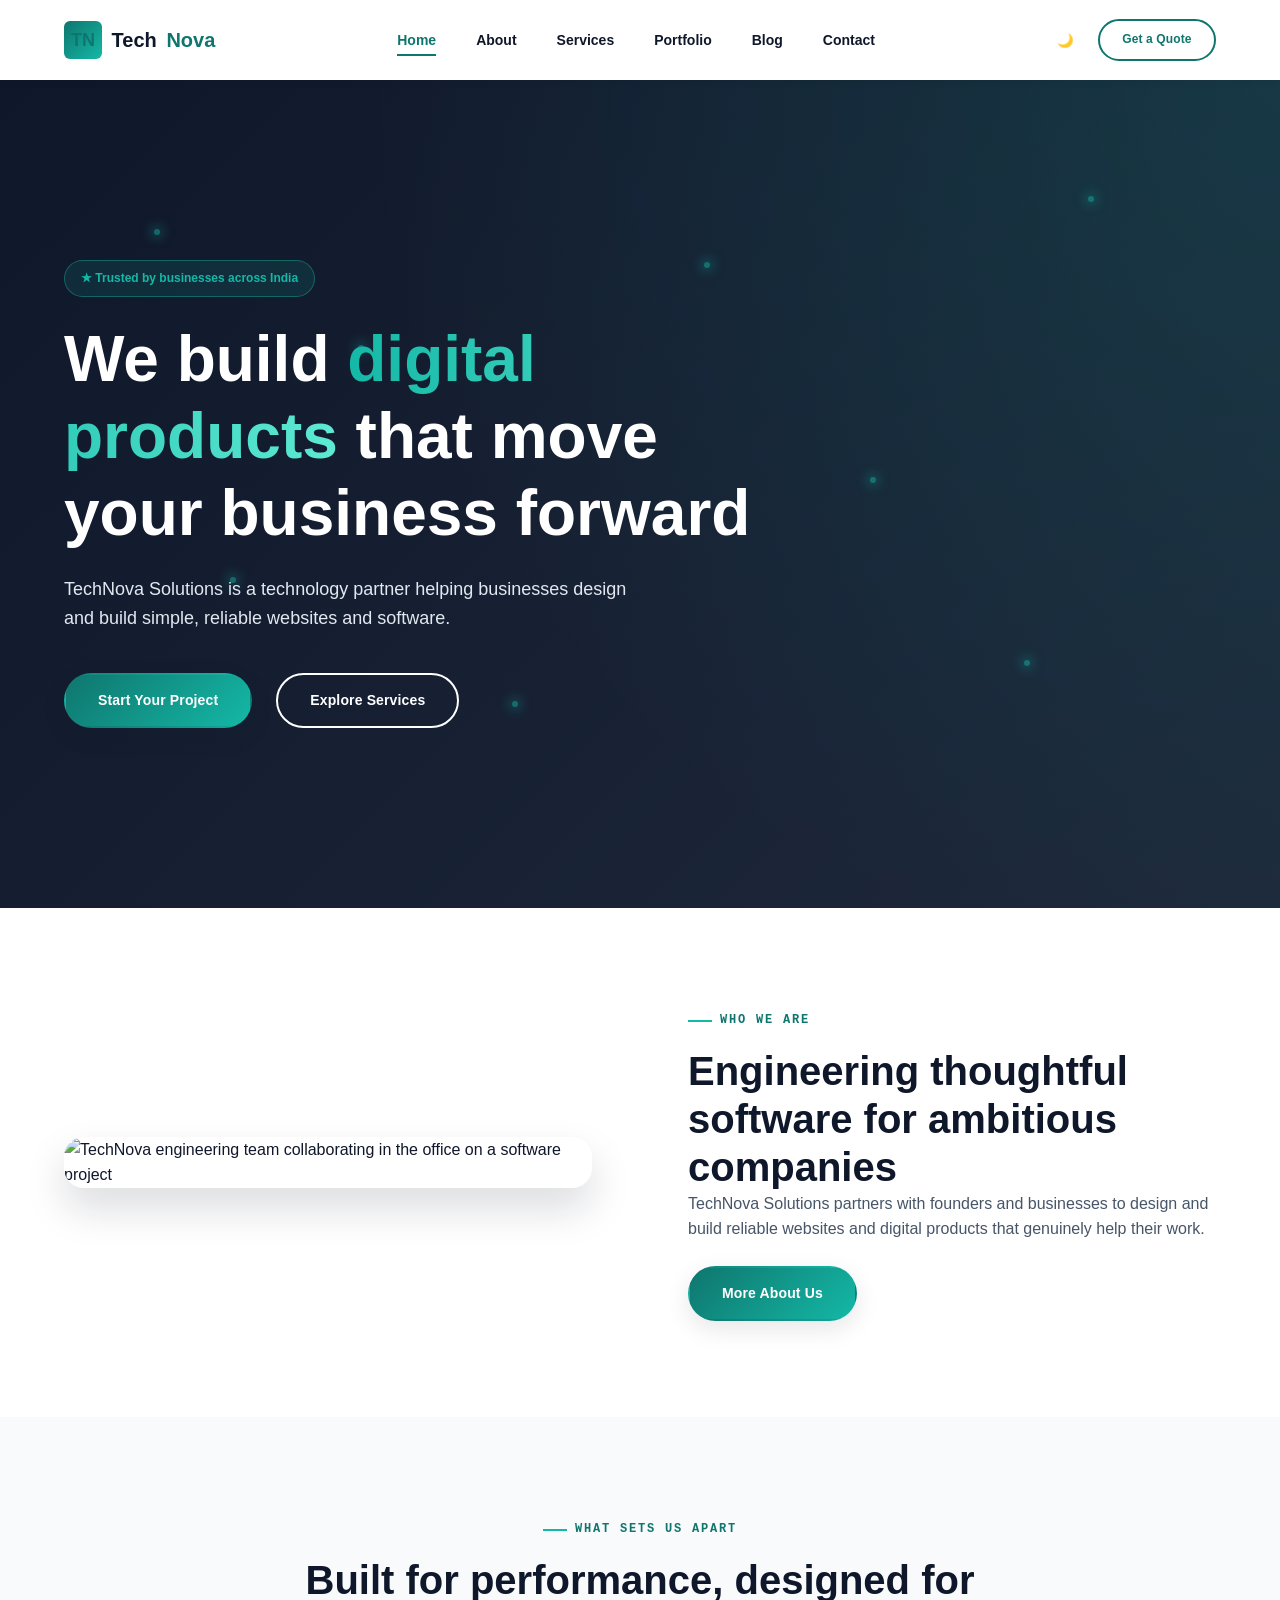
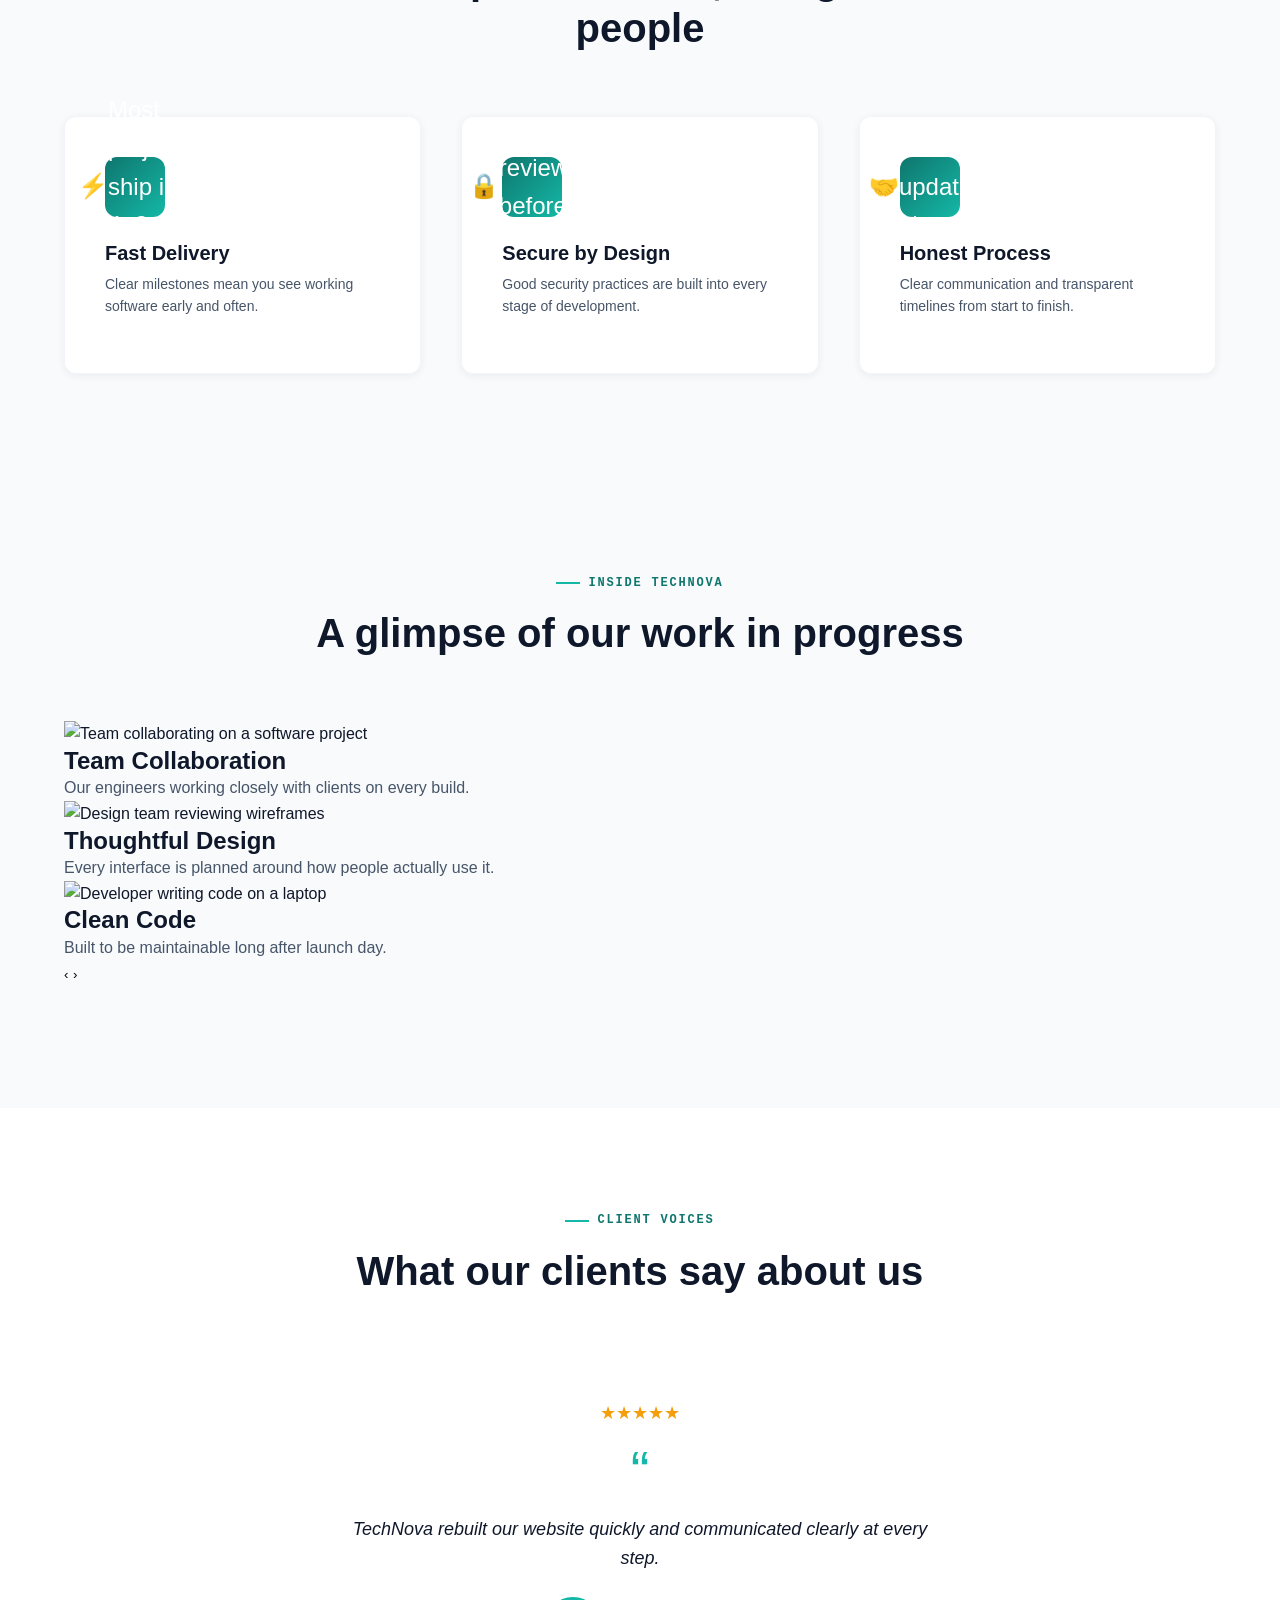
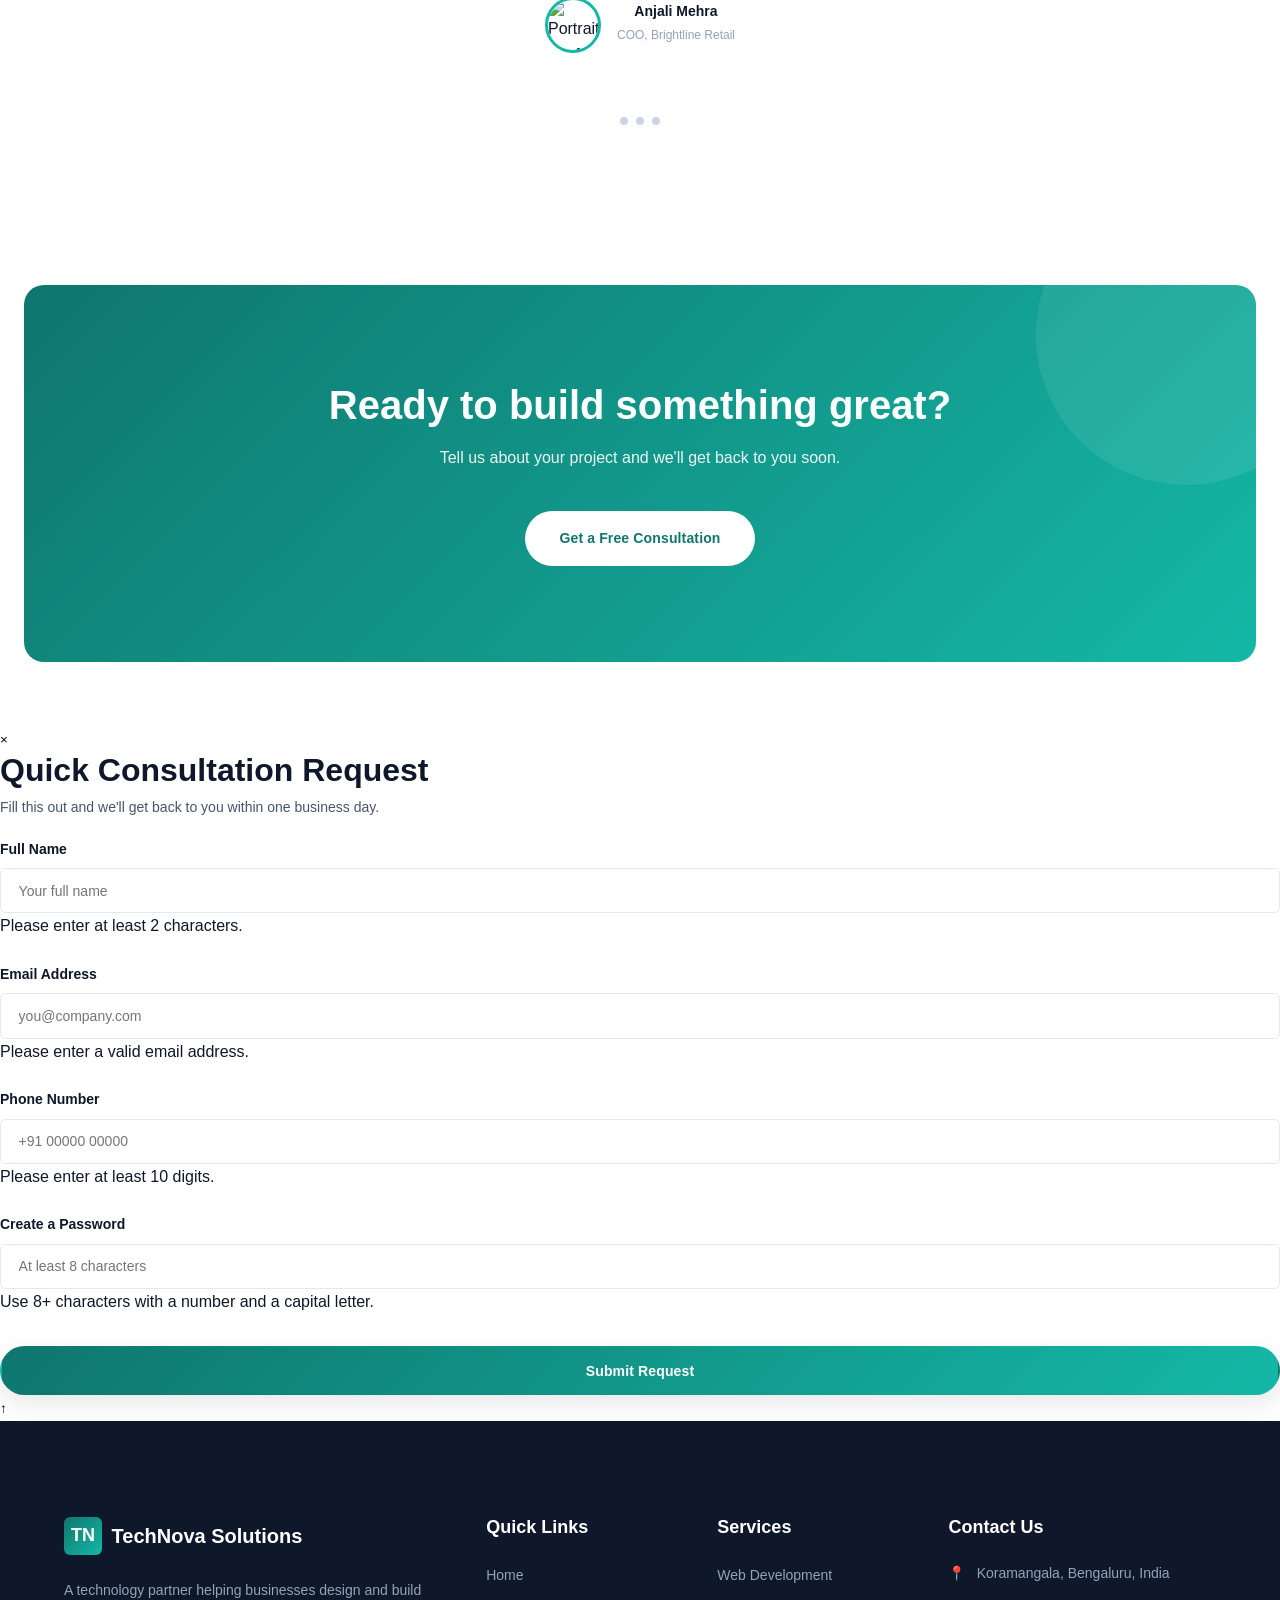
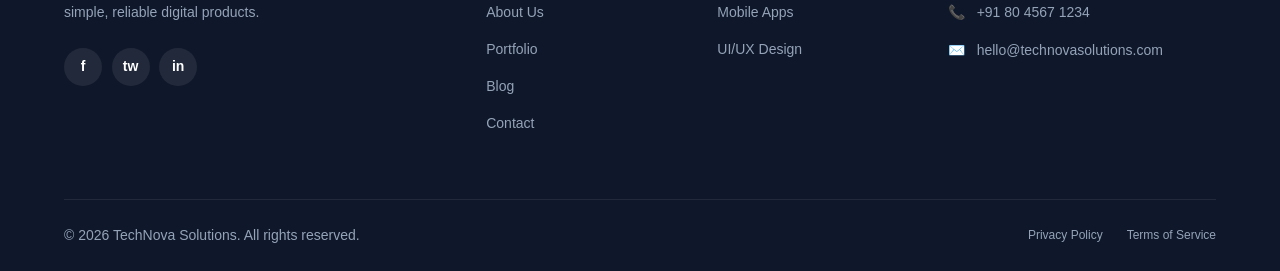
==== commit c42c46d7: "Update index.html" ====
--- a/index.html
+++ b/index.html
@@ -3,9 +3,9 @@
 <head>
   <meta charset="UTF-8">
   <meta name="viewport" content="width=device-width, initial-scale=1.0">
-  <title>TechNova Solutions | Custom Software, Web &amp; AI Development Company</title>
-  <meta name="description" content="TechNova Solutions is a full-service IT company delivering web development, mobile apps, cloud, AI, and digital marketing solutions for growing businesses worldwide.">
-  <meta name="keywords" content="IT company, web development, mobile app development, cloud solutions, AI solutions, TechNova Solutions, software company">
+  <title>TechNova Solutions | Web &amp; Software Development Company</title>
+  <meta name="description" content="TechNova Solutions builds websites, apps, and software for growing businesses. Explore our services, portfolio, and get in touch with our team.">
+  <meta name="keywords" content="IT company, web development, TechNova Solutions, software company">
   <link rel="stylesheet" href="style.css">
 </head>
 <body>
@@ -28,6 +28,7 @@
         </ul>
 
         <div class="nav-cta">
+          <button class="theme-toggle" aria-label="Toggle dark mode">🌙</button>
           <a href="contact.html" class="btn btn-outline btn-sm">Get a Quote</a>
           <button class="nav-toggle" aria-label="Toggle navigation menu">
             <span></span><span></span><span></span>
@@ -46,9 +47,9 @@
       </div>
       <div class="container">
         <div class="hero-content">
-          <span class="hero-badge">★ Trusted by 240+ businesses worldwide</span>
+          <span class="hero-badge">★ Trusted by businesses across India</span>
           <h1>We build <span class="highlight">digital products</span> that move your business forward</h1>
-          <p>TechNova Solutions is a full-service technology partner helping startups and enterprises design, build, and scale web, mobile, and cloud products.</p>
+          <p>TechNova Solutions is a technology partner helping businesses design and build simple, reliable websites and software.</p>
           <div class="hero-actions">
             <a href="contact.html" class="btn btn-primary">Start Your Project</a>
             <a href="services.html" class="btn btn-outline" style="border-color:#fff;color:#fff;">Explore Services</a>
@@ -62,31 +63,11 @@
         <div class="why-us">
           <div class="why-us-image anim-left">
             <img src="https://images.unsplash.com/photo-1522071820081-009f0129c71c?auto=format&fit=crop&w=800&q=80" alt="TechNova engineering team collaborating in the office on a software project">
-            <div class="why-us-badge">
-              <h3>8+</h3>
-              <p>Years of Experience</p>
-            </div>
           </div>
           <div class="anim-right">
             <span class="eyebrow">Who We Are</span>
             <h2>Engineering thoughtful software for ambitious companies</h2>
-            <p>Since 2018, TechNova Solutions has partnered with founders and enterprise teams to design and ship reliable digital products that drive real business outcomes.</p>
-            <div class="why-us-list">
-              <div class="why-us-item">
-                <div class="why-us-icon">✓</div>
-                <div>
-                  <h4>Senior engineering talent</h4>
-                  <p>Every project is staffed with experienced developers, not junior trainees.</p>
-                </div>
-              </div>
-              <div class="why-us-item">
-                <div class="why-us-icon">✓</div>
-                <div>
-                  <h4>Transparent process</h4>
-                  <p>Weekly demos and clear timelines from kickoff to launch.</p>
-                </div>
-              </div>
-            </div>
+            <p>TechNova Solutions partners with founders and businesses to design and build reliable websites and digital products that genuinely help their work.</p>
             <a href="about.html" class="btn btn-primary" style="margin-top:1.5rem;">More About Us</a>
           </div>
         </div>
@@ -98,24 +79,76 @@
         <div class="section-heading">
           <span class="eyebrow">What Sets Us Apart</span>
           <h2>Built for performance, designed for people</h2>
-          <p>A few simple principles guide every project we take on.</p>
         </div>
 
         <div class="features-grid" style="grid-template-columns: repeat(3, 1fr);">
           <div class="card anim-up delay-1">
-            <div class="icon-box">⚡</div>
+            <div class="icon-box has-tooltip" tabindex="0">
+              ⚡
+              <span class="tooltip-box">Most projects ship in 4–8 weeks</span>
+            </div>
             <h3>Fast Delivery</h3>
-            <p>Agile sprints and clear milestones mean you see working software early and often.</p>
+            <p>Clear milestones mean you see working software early and often.</p>
           </div>
           <div class="card anim-up delay-2">
-            <div class="icon-box">🔒</div>
+            <div class="icon-box has-tooltip" tabindex="0">
+              🔒
+              <span class="tooltip-box">Security reviewed before launch</span>
+            </div>
             <h3>Secure by Design</h3>
-            <p>Security reviews and best practices are built into every stage of development.</p>
+            <p>Good security practices are built into every stage of development.</p>
           </div>
           <div class="card anim-up delay-3">
-            <div class="icon-box">🤝</div>
-            <h3>Dedicated Teams</h3>
-            <p>A consistent, dedicated squad that understands your product, not a rotating cast.</p>
+            <div class="icon-box has-tooltip" tabindex="0">
+              🤝
+              <span class="tooltip-box">Weekly updates, always</span>
+            </div>
+            <h3>Honest Process</h3>
+            <p>Clear communication and transparent timelines from start to finish.</p>
+          </div>
+        </div>
+      </div>
+    </section>
+
+    <section class="section bg-light">
+      <div class="container">
+        <div class="section-heading">
+          <span class="eyebrow">Inside TechNova</span>
+          <h2>A glimpse of our work in progress</h2>
+        </div>
+
+        <div class="carousel">
+          <div class="carousel-track">
+            <div class="carousel-slide">
+              <img src="https://images.unsplash.com/photo-1522071820081-009f0129c71c?auto=format&fit=crop&w=900&q=80" alt="Team collaborating on a software project">
+              <div class="carousel-caption">
+                <h4>Team Collaboration</h4>
+                <p>Our engineers working closely with clients on every build.</p>
+              </div>
+            </div>
+            <div class="carousel-slide">
+              <img src="https://images.unsplash.com/photo-1531403009284-440f915aa31d?auto=format&fit=crop&w=900&q=80" alt="Design team reviewing wireframes">
+              <div class="carousel-caption">
+                <h4>Thoughtful Design</h4>
+                <p>Every interface is planned around how people actually use it.</p>
+              </div>
+            </div>
+            <div class="carousel-slide">
+              <img src="https://images.unsplash.com/photo-1517694712202-14dd9538aa97?auto=format&fit=crop&w=900&q=80" alt="Developer writing code on a laptop">
+              <div class="carousel-caption">
+                <h4>Clean Code</h4>
+                <p>Built to be maintainable long after launch day.</p>
+              </div>
+            </div>
+          </div>
+
+          <button class="carousel-arrow prev" aria-label="Previous slide">‹</button>
+          <button class="carousel-arrow next" aria-label="Next slide">›</button>
+
+          <div class="carousel-dots">
+            <button class="active" aria-label="Slide 1"></button>
+            <button aria-label="Slide 2"></button>
+            <button aria-label="Slide 3"></button>
           </div>
         </div>
       </div>
@@ -134,7 +167,7 @@
             <div class="testimonial-slide">
               <div class="testimonial-stars">★★★★★</div>
               <div class="quote-mark">“</div>
-              <p>TechNova rebuilt our entire platform in under four months. The team communicated clearly at every step and the final product exceeded what we imagined.</p>
+              <p>TechNova rebuilt our website quickly and communicated clearly at every step.</p>
               <div class="testimonial-author">
                 <img src="https://images.unsplash.com/photo-1494790108377-be9c29b29330?auto=format&fit=crop&w=100&q=80" alt="Portrait of Anjali Mehra">
                 <div>
@@ -147,7 +180,7 @@
             <div class="testimonial-slide">
               <div class="testimonial-stars">★★★★★</div>
               <div class="quote-mark">“</div>
-              <p>Their cloud migration work cut our infrastructure costs by 40% while improving uptime. Genuinely one of the best technical teams we've worked with.</p>
+              <p>Their team understood exactly what we needed and delivered on time.</p>
               <div class="testimonial-author">
                 <img src="https://images.unsplash.com/photo-1507003211169-0a1dd7228f2d?auto=format&fit=crop&w=100&q=80" alt="Portrait of David Park">
                 <div>
@@ -160,7 +193,7 @@
             <div class="testimonial-slide">
               <div class="testimonial-stars">★★★★★</div>
               <div class="quote-mark">“</div>
-              <p>From the first discovery call to launch day, TechNova felt like an extension of our own team. Our mobile app now has over 50,000 active users.</p>
+              <p>From the first call to launch day, TechNova felt like part of our own team.</p>
               <div class="testimonial-author">
                 <img src="https://images.unsplash.com/photo-1438761681033-6461ffad8d80?auto=format&fit=crop&w=100&q=80" alt="Portrait of Sarah Williams">
                 <div>
@@ -172,7 +205,7 @@
 
           </div>
           <div class="testimonial-dots">
-            <span></span><span></span><span></span><span></span><span></span>
+            <span></span><span></span><span></span>
           </div>
         </div>
       </div>
@@ -181,15 +214,54 @@
     <section class="section-sm">
       <div class="cta-section">
         <h2>Ready to build something great?</h2>
-        <p>Tell us about your project and we'll get back to you within one business day.</p>
+        <p>Tell us about your project and we'll get back to you soon.</p>
         <div class="cta-actions">
-          <a href="contact.html" class="btn btn-light">Get a Free Consultation</a>
-          <a href="portfolio.html" class="btn btn-outline" style="border-color:#fff;color:#fff;">View Our Work</a>
+          <a href="#" class="btn btn-light" data-modal-target="quickContactModal">Get a Free Consultation</a>
         </div>
       </div>
     </section>
 
   </main>
+
+  <div class="modal-overlay" id="quickContactModal">
+    <div class="modal-box">
+      <button class="modal-close" data-modal-close aria-label="Close modal">×</button>
+      <h3 style="margin-bottom: 0.4rem;">Quick Consultation Request</h3>
+      <p style="margin-bottom: 1.2rem; font-size: var(--fs-sm);">Fill this out and we'll get back to you within one business day.</p>
+
+      <form class="js-validate-form" novalidate>
+        <div class="form-group">
+          <label for="qc-name">Full Name</label>
+          <input type="text" id="qc-name" placeholder="Your full name" autocomplete="name">
+          <span class="error-message">Please enter at least 2 characters.</span>
+        </div>
+
+        <div class="form-group">
+          <label for="qc-email">Email Address</label>
+          <input type="email" id="qc-email" placeholder="you@company.com" autocomplete="email">
+          <span class="error-message">Please enter a valid email address.</span>
+        </div>
+
+        <div class="form-group">
+          <label for="qc-phone">Phone Number</label>
+          <input type="tel" id="qc-phone" placeholder="+91 00000 00000" autocomplete="tel">
+          <span class="error-message">Please enter at least 10 digits.</span>
+        </div>
+
+        <div class="form-group">
+          <label for="qc-password">Create a Password</label>
+          <input type="password" id="qc-password" placeholder="At least 8 characters" autocomplete="new-password">
+          <div class="password-strength"><div class="password-strength-bar"></div></div>
+          <span class="error-message">Use 8+ characters with a number and a capital letter.</span>
+        </div>
+
+        <button type="submit" class="btn btn-primary btn-block" style="margin-top: 0.5rem;">Submit Request</button>
+        <div class="form-success-message"></div>
+      </form>
+    </div>
+  </div>
+
+  <button class="back-to-top" aria-label="Back to top">↑</button>
 
   <footer class="footer">
     <div class="container">
@@ -199,12 +271,11 @@
             <span class="logo-mark">TN</span>
             TechNova Solutions
           </a>
-          <p>A full-service technology partner helping businesses design, build, and scale digital products since 2018.</p>
+          <p>A technology partner helping businesses design and build simple, reliable digital products.</p>
           <div class="footer-social">
             <a href="#" aria-label="Facebook">f</a>
             <a href="#" aria-label="Twitter">tw</a>
             <a href="#" aria-label="LinkedIn">in</a>
-            <a href="#" aria-label="Instagram">ig</a>
           </div>
         </div>
 
@@ -225,14 +296,12 @@
             <li><a href="services.html">Web Development</a></li>
             <li><a href="services.html">Mobile Apps</a></li>
             <li><a href="services.html">UI/UX Design</a></li>
-            <li><a href="services.html">Cloud Solutions</a></li>
-            <li><a href="services.html">AI Solutions</a></li>
           </ul>
         </div>
 
         <div class="footer-col">
           <h4>Contact Us</h4>
-          <div class="footer-contact-item">📍 <span>221 Innovation Drive, Bengaluru, India 560001</span></div>
+          <div class="footer-contact-item">📍 <span>Koramangala, Bengaluru, India</span></div>
           <div class="footer-contact-item">📞 <span>+91 80 4567 1234</span></div>
           <div class="footer-contact-item">✉️ <span>hello@technovasolutions.com</span></div>
         </div>
@@ -247,6 +316,7 @@
       </div>
     </div>
   </footer>
+  <script src="script.js"></script>
 
 </body>
 </html>
